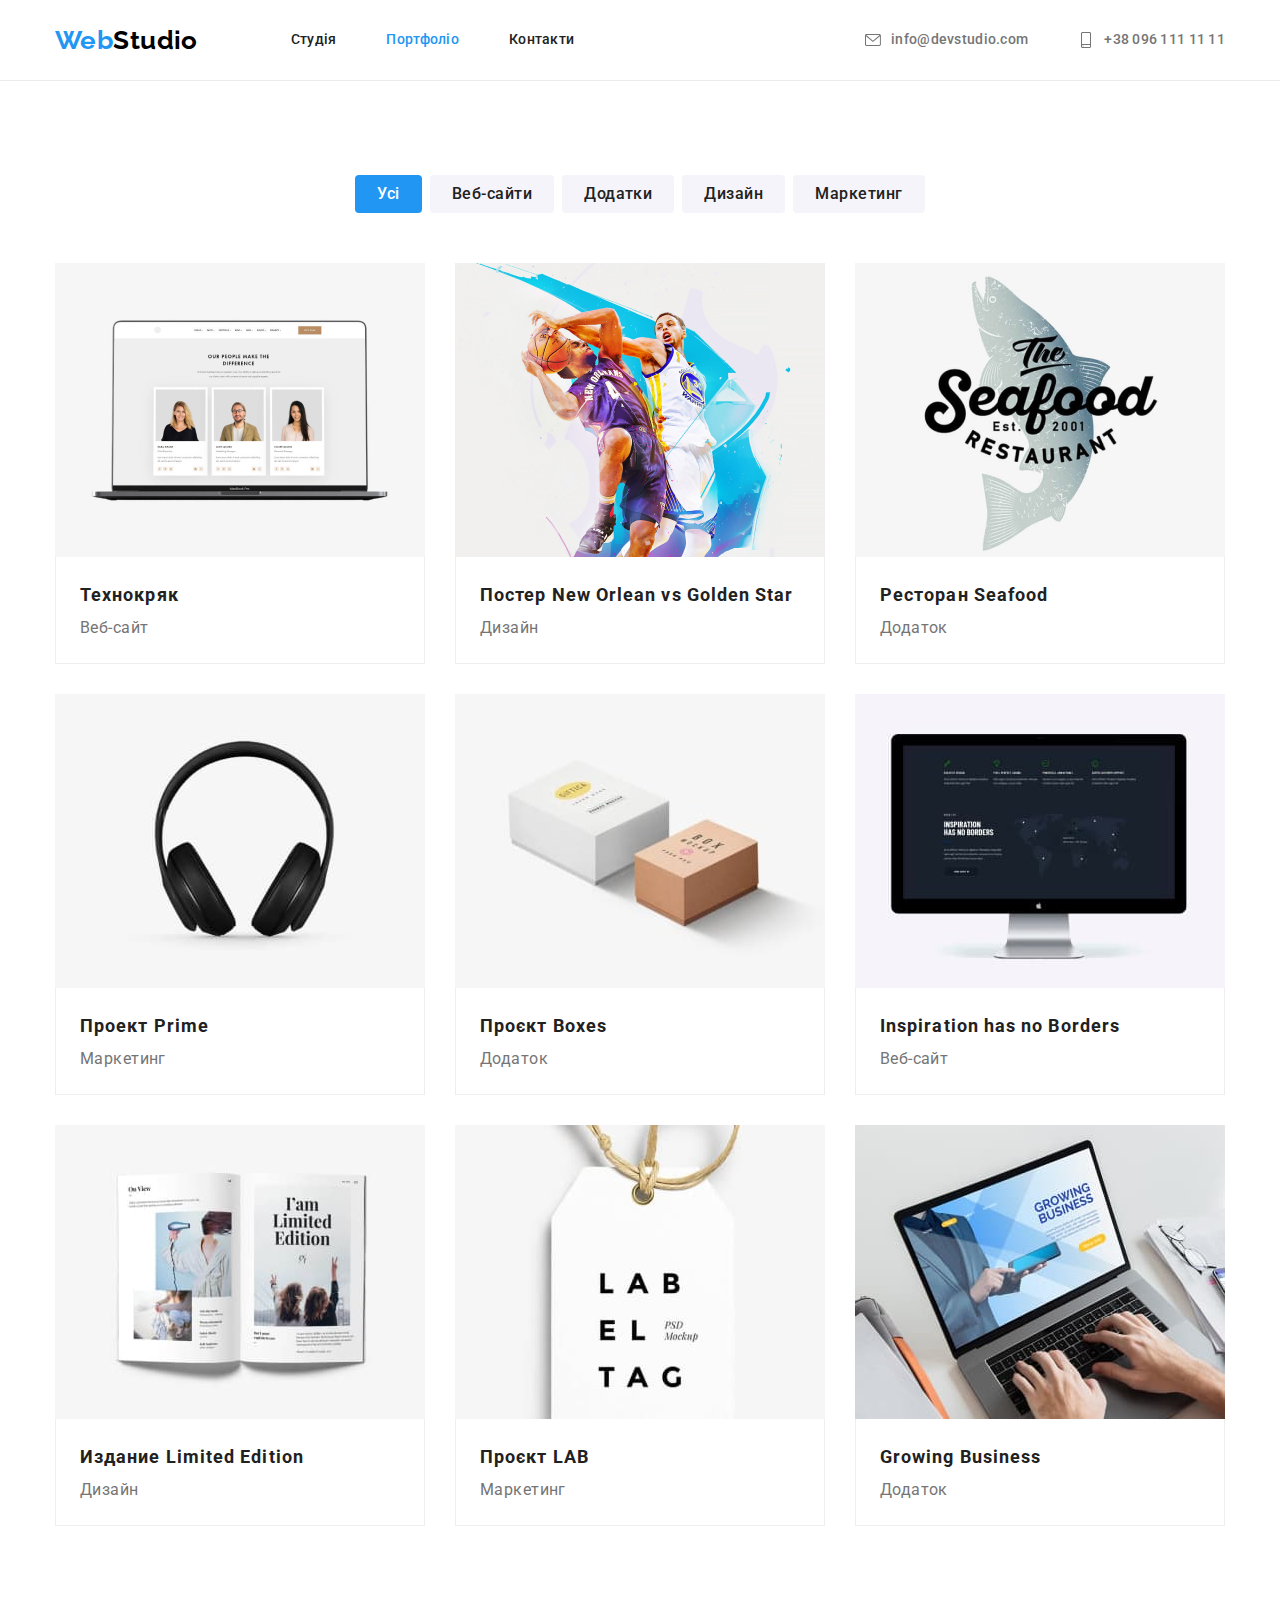
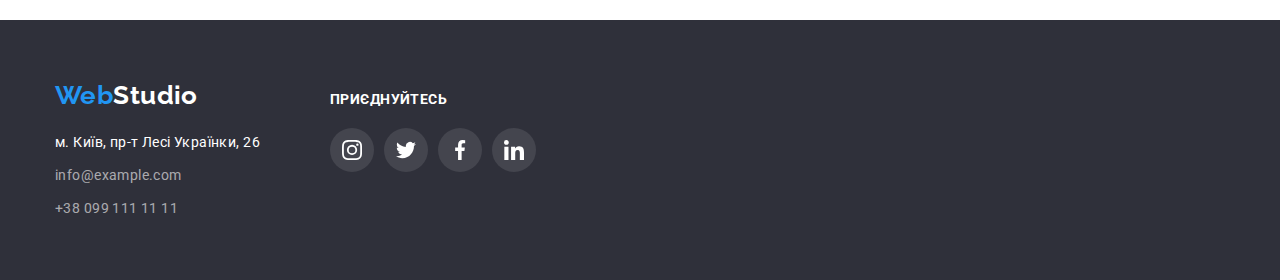
==== portfolio.html @ a0c1a31b "Initial commit" ====
<!DOCTYPE html>
<html lang="uk">
  <head>
    <meta charset="UTF-8" />
    <meta http-equiv="X-UA-Compatible" content="IE=edge" />
    <meta name="viewport" content="width=device-width, initial-scale=1.0" />
    <title>WebStudio</title>
    <link
      rel="stylesheet"
      href="https://cdnjs.cloudflare.com/ajax/libs/modern-normalize/1.1.0/modern-normalize.min.css"
    />
    <link rel="stylesheet" href="./css/styles.css" />
    <link
      href="https://fonts.googleapis.com/css2?family=Raleway:wght@700&family=Roboto:wght@400;500;700;900&display=swap"
      rel="stylesheet"
    />
  </head>

  <body>
    <!-- Шапка -->
    <header class="header">
      <div class="container main-nav">
        <nav class="site-nav">
          <a class="logo" href="./index.html"> <span>Web</span>Studio </a>

          <ul class="header-nav list">
            <li class="item">
              <a class="link" href="./index.html">Студія</a>
            </li>
            <li class="item">
              <a class="link is-active" href="./portfolio.html">Портфоліо</a>
            </li>
            <li class="item"><a class="link" href="">Контакти</a></li>
          </ul>
        </nav>

        <ul class="header-contacts list">
          <li class="item">
            <a class="hd-contacts-link link" href="mailto:info@devstudio.com">
              <svg class="header-icon" width="16" height="16">
                <use href="./images/icons.svg#envelope"></use>
              </svg>
              info@devstudio.com</a
            >
          </li>
          <li class="item">
            <a class="hd-contacts-link link" href="tel:+380961111111">
              <svg class="header-icon" width="16" height="16">
                <use href="./images/icons.svg#smartphone"></use>
              </svg>
              +38 096 111 11 11</a
            >
          </li>
        </ul>
      </div>
    </header>

    <main>
      <section class="section">
        <div class="container">
          <h1 class="visually-hidden">Портфоліо</h1>
          <ul class="filter">
            <li class="item">
              <button class="btn is-active" type="button">Усі</button>
            </li>
            <li class="item">
              <button class="btn" type="button">Веб-сайти</button>
            </li>
            <li class="item">
              <button class="btn" type="button">Додатки</button>
            </li>
            <li class="item">
              <button class="btn" type="button">Дизайн</button>
            </li>
            <li class="item">
              <button class="btn" type="button">Маркетинг</button>
            </li>
          </ul>
          <ul class="cards">
            <li class="item">
              <a class="link" href="">
                <img
                  class="img"
                  src="./images/img1.jpg"
                  alt=""
                  width="370"
                  height="294"
                />
                <div class="box">
                  <h2 class="title">Технокряк</h2>
                  <p class="category">Веб-сайт</p>
                </div>
                <p class="text"></p>
              </a>
            </li>
            <li class="item">
              <a class="link" href="">
                <img
                  class="img"
                  src="./images/img2.jpg"
                  alt=""
                  width="370"
                  height="294"
                />
                <div class="box">
                  <h2 class="title">Постер New Orlean vs Golden Star</h2>
                  <p class="category">Дизайн</p>
                </div>
                <p class="text"></p>
              </a>
            </li>
            <li class="item">
              <a class="link" href="">
                <img
                  class="img"
                  src="./images/img3.jpg"
                  alt=""
                  width="370"
                  height="294"
                />
                <div class="box">
                  <h2 class="title">Ресторан Seafood</h2>
                  <p class="category">Додаток</p>
                </div>
                <p class="text"></p>
              </a>
            </li>
            <li class="item">
              <a class="link" href="">
                <img
                  class="img"
                  src="./images/img4.jpg"
                  alt=""
                  width="370"
                  height="294"
                />
                <div class="box">
                  <h2 class="title">Проект Prime</h2>
                  <p class="category">Маркетинг</p>
                </div>
                <p class="text"></p>
              </a>
            </li>
            <li class="item">
              <a class="link" href="">
                <img
                  class="img"
                  src="./images/img5.jpg"
                  alt=""
                  width="370"
                  height="294"
                />
                <div class="box">
                  <h2 class="title">Проєкт Boxes</h2>
                  <p class="category">Додаток</p>
                </div>
                <p class="text"></p>
              </a>
            </li>
            <li class="item">
              <a class="link" href="">
                <img
                  class="img"
                  src="./images/img6.jpg"
                  alt=""
                  width="370"
                  height="294"
                />
                <div class="box">
                  <h2 class="title">Inspiration has no Borders</h2>
                  <p class="category">Веб-сайт</p>
                </div>
                <p class="text"></p>
              </a>
            </li>
            <li class="item">
              <a class="link" href="">
                <img
                  class="img"
                  src="./images/img7.jpg"
                  alt=""
                  width="370"
                  height="294"
                />
                <div class="box">
                  <h2 class="title">Издание Limited Edition</h2>
                  <p class="category">Дизайн</p>
                </div>
                <p class="text"></p>
              </a>
            </li>
            <li class="item">
              <a class="link" href="">
                <img
                  class="img"
                  src="./images/img8.jpg"
                  alt=""
                  width="370"
                  height="294"
                />
                <div class="box">
                  <h2 class="title">Проєкт LAB</h2>
                  <p class="category">Маркетинг</p>
                </div>
                <p class="text"></p>
              </a>
            </li>
            <li class="item">
              <a class="link" href="">
                <img
                  class="img"
                  src="./images/img9.jpg"
                  alt=""
                  width="370"
                  height="294"
                />
                <div class="box">
                  <h2 class="title">Growing Business</h2>
                  <p class="category">Додаток</p>
                </div>
                <p class="text"></p>
              </a>
            </li>
          </ul>
        </div>
      </section>
    </main>

    <!-- Футер -->
    <footer class="footer">
      <div class="container footer-box">
        <div class="footer-address">
          <a class="logo-footer" href="./index.html">
            <span>Web</span>Studio
          </a>
          <address>
            <ul class="footer-list">
              <li class="item">
                <a class="link" href=""> м. Київ, пр-т Лесі Українки, 26 </a>
              </li>
              <li class="item">
                <a class="link contacts" href="mailto:info@example.com"
                  >info@example.com</a
                >
              </li>
              <li class="item">
                <a class="link contacts" href="tel:+380991111111"
                  >+38 099 111 11 11</a
                >
              </li>
            </ul>
          </address>
        </div>

        <div>
          <p class="footer-text">приєднуйтесь</p>
          <ul class="footer-social-list">
            <li class="item icon-instagram">
              <a class="footer-social-link" href="">
                <svg class="footer-icon" width="20" height="20">
                  <use href="./images/icons.svg#instagram"></use>
                </svg>
              </a>
            </li>
            <li class="item icon-twitter">
              <a class="footer-social-link" href="">
                <svg class="footer-icon" width="20" height="20">
                  <use href="./images/icons.svg#twitter"></use>
                </svg>
              </a>
            </li>
            <li class="item icon-facebook">
              <a class="footer-social-link" href="">
                <svg class="footer-icon" width="20" height="20">
                  <use href="./images/icons.svg#facebook"></use>
                </svg>
              </a>
            </li>
            <li class="item icon-linkedin">
              <a class="footer-social-link" href="">
                <svg class="footer-icon" width="20" height="20">
                  <use href="./images/icons.svg#linkedin"></use>
                </svg>
              </a>
            </li>
          </ul>
        </div>
      </div>
    </footer>
  </body>
</html>
---- css/styles.css ----
html {
    box-sizing: border-box;
}

*,
*::after,
*::before {
    box-sizing: inherit;
}

/* Стили для обнуления верхних отступов у элементов */
h1,
h2,
h3,
h4,
h5,
h6,
p {
    margin-top: 0;
}

/* Класс для обнуления базовых свойств у списков (ul) */
ul {
    list-style: none;
    padding: 0;
    margin: 0;
}

/* Класс для обнуления базовых свойств у ссылок */
a {
    text-decoration: none;
    color: inherit;
}

/* Свойства для корректного отображения картинок */
img {
    display: block;
    max-width: 100%;
    height: auto;
}

/* Свойства для обнуления курсива у address */
address {
    font-style: normal;
}

:root {
    --main-text-color: #212121;
    --text-color: #757575;
    --accent-color: #2196F3;
    --background-color-dark: #2F303A;
    --background-color-light: #F5F4FA;
    --white: #ffffff;
    --border: #EEEEEE; 
    --border-top: #ECECEC;
    --icon: #AFB1B8;
}

/* Стилі для index.html */

body {
    font-family: Roboto, sans-serif;
    color: var(--main-text-color);
    background-color: var(--white);
    letter-spacing: 0.03em;
    line-height: 1.19;
    font-size: 14px;
}

.link, .logo, .logo-footer {
    text-decoration: none;
    font-style: normal;
}

/* Logo */
.logo {
    margin-right: 93px;
    
    font-family: Raleway, sans-serif;
    font-weight: 700;
    font-size: 26px;
    color: #000000;
}

.logo span,
.logo-footer span {
    color: var(--accent-color);
}

/* Header */
.container {
    margin: 0 auto;

    width: 1200px;
    padding-left: 15px;
    padding-right: 15px;
}

.header {
    border-bottom: 1px solid var(--border-top);
}

.main-nav {
    display: flex;
    justify-content: space-between;
    align-items: center;
}

.header .link {
    font-weight: 500;
    line-height: 1.14;
    letter-spacing: 0.02em;
}

.site-nav {
    display: flex;
    align-items: center;
}

.header-nav {
    display: flex;
}

.header-nav .item:not(:last-child) {
    margin-right: 50px;
}

.header-nav .link {
    padding-top: 32px;
    padding-bottom: 32px;

    display: block;

    color: var(--main-text-color);
}

.hd-contacts-link {
    color: var(--text-color);
}

.header .link:hover,
.header .link:focus {
    color: var(--accent-color);
}

.header-nav .is-active {
    color: var(--accent-color);
}

.header-contacts {
    display: flex;
}

.header-contacts .item + .item {
    margin-left: 50px;
}

.header-icon {
    fill: var(--text-color);
}

.hd-contacts-link:hover .header-icon,
.hd-contacts-link:focus .header-icon {
    fill: var(--accent-color);
}

.hd-contacts-link {
    display: flex;
    align-items: center;
    gap: 10px;
}

/* Hero */
.hero {
    padding-top: 200px;
    padding-bottom: 200px;
    margin-left: auto;
    margin-right: auto;

    text-align: center;
    max-width: 1600px;
    
    background-color: var(--background-color-dark);

    background-image: 
    linear-gradient(
        to right, 
        rgba(47, 48, 58, 0.4),
        rgba(47, 48, 58, 0.4)), 
        url(../images/hero-bg.jpg);
    background-repeat: no-repeat;
    background-position: 50% 50%;
   /* background-size: 1600px 600px; */
}

.hero-title {
    margin-top: 0;
    margin-bottom: 30px;
    margin-left: auto;
    margin-right: auto;

    color: var(--white);
    font-weight: 900;
    font-size: 44px;
    line-height: 1.36;
    letter-spacing: 0.06em;
    text-transform: uppercase;
    width: 696px;
}

.hero .btn {
    padding: 10px 32px;
    
    cursor: pointer;
    font-family: inherit;
    font-weight: 700;
    font-size: 16px;
    line-height: 1.87;
    letter-spacing: 0.06em;

    color: var(--white);
    background-color: var(--accent-color);
    box-shadow: 0px 4px 4px rgba(0, 0, 0, 0.15);
    border-radius: 4px;
    border: none;
}

.hero .btn:active {
    background-color: #188CE8;
}


/* Features */
.features {
    padding-top: 94px;
}

.visually-hidden {
    position: absolute;
    width: 1px;
    height: 1px;
    margin: -1px;
    border: 0;
    padding: 0;
    white-space: nowrap;
    clip-path: inset(100%);
    clip: rect(0 0 0 0);
    overflow: hidden;
}

.features-list {
    display: flex;
    justify-content: space-between;
}

.features-list .item {
    width: 270px;
}

.features-list .icon {
    margin-bottom: 30px;
    
    display: flex;
    justify-content: center;
    align-items: center;

    height: 120px;

    background-color: var(--background-color-light);
}

.features-item {
    width: 70px;
    height: 70px;
}

.features-title {
    margin-top: 0;
    margin-bottom: 10px;
    
    font-size: 14px;
    line-height: 1.14;
    text-transform: uppercase;
}

.features .text {
    margin: 0;
    
    line-height: 1.7;
    color: var(--text-color);
}

/* Work */
.section {
    padding-top: 94px;
    padding-bottom: 94px;
}

.section-title {
    margin-top: 0;
    margin-bottom: 50px;
    
    font-size: 36px;
    line-height: 1.17;
    text-align: center;
}

.work-list {
    display: flex;
    justify-content: space-between;
}

/* Team */
.team {
    font-size: 16px;
    background-color: var(--background-color-light);
}

.team-list {
    display: flex;
    justify-content: space-between;
}

.team-list .item {
    background-color: var(--white);
    text-align: center;

    border: 0 solid var(--border);
    box-shadow: 0px 1px 3px rgba(0, 0, 0, 0.12), 0px 1px 1px rgba(0, 0, 0, 0.14), 0px 2px 1px rgba(0, 0, 0, 0.2);
    border-radius: 0px 0px 4px 4px;
}

.team-list .box {
    margin-top: 30px;
    margin-bottom: 30px;
}

.team-name {
    margin-bottom: 10px;
    
    font-size: 16px;
    font-weight: 500;
}

.team-description {
    margin-top: 0;

    font-size: 16px;
    color: var(--text-color);
}

.team-social-list {
    display: flex;
    justify-content: center;
    align-items: center;
    gap: 10px;
}

.team-social-list .item {
    box-shadow: none;
}

.team-link {
    display: flex;
    justify-content: center;
    align-items: center;

    width: 44px;
    height: 44px;

    border-radius: 50%;
    background-color: rgba(255, 255, 255, 0.1);
}

.team-link:hover,
.team-link:focus {
    background-color: var(--accent-color);
}

.team-icon {
    fill: var(--icon);
} 

.team-link:hover .team-icon,
.team-link:focus .team-icon {
    fill: var(--white);
}

/* Clients */
.clients-list {
    display: flex;
    justify-content: space-between;
}

.clients-link {
    display: flex;
    justify-content: center;
    align-items: center;
    
    width: 170px;
    height: 92px;
    
    border: 1px solid var(--icon);
    border-radius: 4px;
}

.clients-icon {
    fill: var(--icon);
}

.clients-link:hover .clients-icon,
.clients-link:focus .clients-icon {
    fill: var(--accent-color);
}

.clients-link:hover,
.clients-link:focus {
    border: 1px solid var(--accent-color);
}

/* Footer */
.footer {
    margin-top: 0;
    padding-top: 60px;
    padding-bottom: 60px;

    background-color: var(--background-color-dark);
}

.footer-box {
    display: flex;
    align-items: baseline;
}

.footer-address {
    margin-right: 70px;
}

.logo-footer {
    display: inline-block;
    margin-bottom: 20px;
    
    font-family: Raleway, sans-serif;
    font-weight: 700;
    font-size: 26px;
    color: var(--white);
}

.footer-list .item:not(:last-child) {
    margin-bottom: 9px;
}

.footer-list .link {
    color: var(--white);
    line-height: 1.7;
}

.footer-list .contacts:hover,
.footer-list .contacts:focus {
    color: var(--accent-color);
}

.footer-list .contacts {
    color: rgba(255, 255, 255, 0.6);
}

.footer-text {
    margin-bottom: 20px;

    font-weight: 700;
    line-height: 1.14;
    text-transform: uppercase;
    color: var(--white);
}

.footer-social-list {
    display: flex;
    gap: 10px;
}

.footer-social-link {
    display: flex;
    justify-content: center;
    align-items: center;
    
    width: 44px;
    height: 44px;
    
    border-radius: 50%;
    background-color: rgba(255, 255, 255, 0.1);
}

.footer-social-link:hover,
.footer-social-link:focus {
    background-color: var(--accent-color);
}

.footer-icon {
    fill: var(--white);
}

/* Стилі для portfolio.html */
.filter {
    margin-bottom: 50px;

    display: flex;
    justify-content: center;
}

.filter .item + .item {
    margin-left: 8px;
}

.filter .btn {
    padding: 6px 22px;
    
    cursor: pointer;
    font-weight: 500;
    font-size: 16px;
    line-height: 1.62;
    letter-spacing: 0.03em;
    font-family: inherit;

    color: var(--main-text-color);
    background-color: var(--background-color-light);  
    border-radius: 4px;
    border: none;
}

.filter .btn:hover,
.filter .btn:focus {
    color: var(--white);
    background-color: var(--accent-color);
    box-shadow: 0px 3px 1px rgba(0, 0, 0, 0.1), 0px 1px 2px rgba(0, 0, 0, 0.08), 0px 2px 2px rgba(0, 0, 0, 0.12);
}

.filter .is-active {
    color: var(--white);
    background-color: var(--accent-color);
}

.cards {
    display: flex;
    flex-wrap: wrap;
    gap: 30px;
}

.cards .item {
    flex-basis: calc((100% - 60px) / 3);
    
}

.cards .link {
    display: block;
}

.cards .link:hover,
.cards .link:focus {
    box-shadow: 0px 1px 1px rgba(0, 0, 0, 0.12),
            0px 4px 4px rgba(0, 0, 0, 0.06),
            1px 4px 6px rgba(0, 0, 0, 0.16);
}

.cards .box {
    padding: 20px 24px;

    border: 1px solid var(--border);
    border-top: none;
}

.cards .title {
    margin: 0;
    
    font-weight: 700;
    font-size: 18px;
    line-height: 2;
    letter-spacing: 0.06em;
    color: var(--main-text-color);
}

.cards .category {
    margin: 0;
    
    font-size: 16px;
    line-height: 1.88;
    color: var(--text-color);
}

.cards .text {
    margin: 0;
}
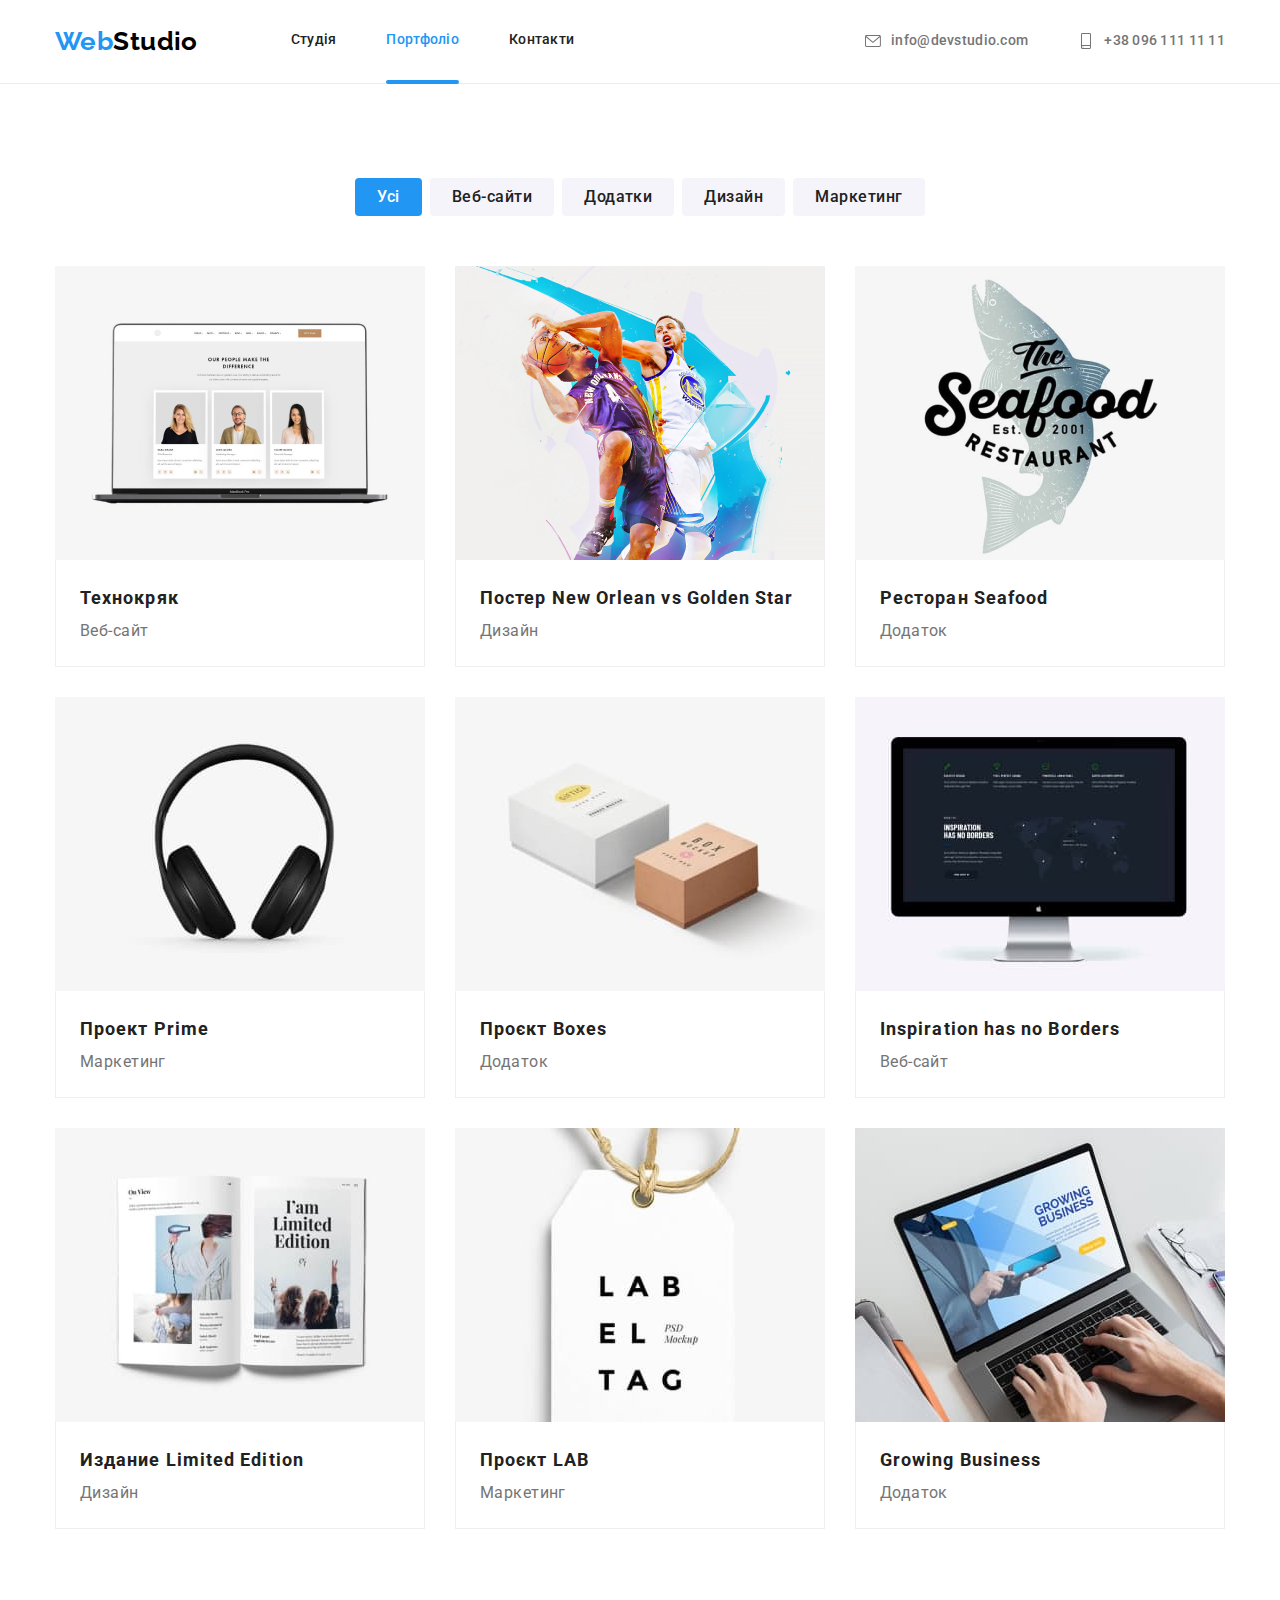
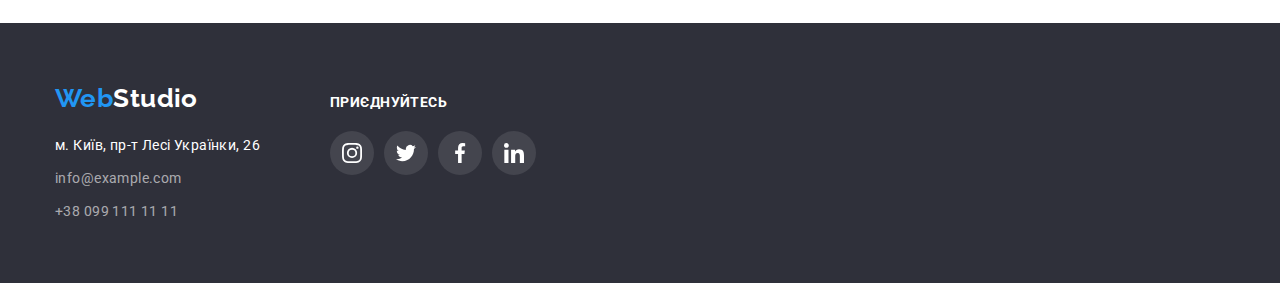
==== commit e490beee: "bg text" ====
--- a/portfolio.html
+++ b/portfolio.html
@@ -27,7 +27,7 @@
             <li class="item">
               <a class="link" href="./index.html">Студія</a>
             </li>
-            <li class="item">
+            <li class="item active-border">
               <a class="link is-active" href="./portfolio.html">Портфоліо</a>
             </li>
             <li class="item"><a class="link" href="">Контакти</a></li>
@@ -79,18 +79,24 @@
           <ul class="cards">
             <li class="item">
               <a class="link" href="">
-                <img
-                  class="img"
-                  src="./images/img1.jpg"
-                  alt=""
-                  width="370"
-                  height="294"
-                />
+                <div class="cards-thumb">
+                  <img
+                    class="img"
+                    src="./images/img1.jpg"
+                    alt=""
+                    width="370"
+                    height="294"
+                  />
+                  <p class="text">
+                    Ресурс пропонує комплексні пропозиції з різним рівнем
+                    функціоналу та сервісів. Все це дозволить відвідувачу
+                    отримати вичерпні відомості про компанію чи приватну особу.
+                  </p>
+                </div>
                 <div class="box">
                   <h2 class="title">Технокряк</h2>
                   <p class="category">Веб-сайт</p>
                 </div>
-                <p class="text"></p>
               </a>
             </li>
             <li class="item">
@@ -106,7 +112,6 @@
                   <h2 class="title">Постер New Orlean vs Golden Star</h2>
                   <p class="category">Дизайн</p>
                 </div>
-                <p class="text"></p>
               </a>
             </li>
             <li class="item">
@@ -122,7 +127,6 @@
                   <h2 class="title">Ресторан Seafood</h2>
                   <p class="category">Додаток</p>
                 </div>
-                <p class="text"></p>
               </a>
             </li>
             <li class="item">
@@ -138,7 +142,6 @@
                   <h2 class="title">Проект Prime</h2>
                   <p class="category">Маркетинг</p>
                 </div>
-                <p class="text"></p>
               </a>
             </li>
             <li class="item">
@@ -154,7 +157,6 @@
                   <h2 class="title">Проєкт Boxes</h2>
                   <p class="category">Додаток</p>
                 </div>
-                <p class="text"></p>
               </a>
             </li>
             <li class="item">
@@ -170,7 +172,6 @@
                   <h2 class="title">Inspiration has no Borders</h2>
                   <p class="category">Веб-сайт</p>
                 </div>
-                <p class="text"></p>
               </a>
             </li>
             <li class="item">
@@ -186,7 +187,6 @@
                   <h2 class="title">Издание Limited Edition</h2>
                   <p class="category">Дизайн</p>
                 </div>
-                <p class="text"></p>
               </a>
             </li>
             <li class="item">
@@ -202,7 +202,6 @@
                   <h2 class="title">Проєкт LAB</h2>
                   <p class="category">Маркетинг</p>
                 </div>
-                <p class="text"></p>
               </a>
             </li>
             <li class="item">
@@ -218,7 +217,6 @@
                   <h2 class="title">Growing Business</h2>
                   <p class="category">Додаток</p>
                 </div>
-                <p class="text"></p>
               </a>
             </li>
           </ul>
--- a/css/styles.css
+++ b/css/styles.css
@@ -145,6 +145,17 @@
 
 .header-nav .is-active {
     color: var(--accent-color);
+}
+
+.active-border::after {
+    content: "";
+
+    margin-bottom: -1px;
+
+    display: block;
+    height: 4px;
+    background-color: var(--accent-color);
+    border-radius: 2px;
 }
 
 .header-contacts {
@@ -310,6 +321,28 @@
     justify-content: space-between;
 }
 
+.work-thumb {
+    position: relative;
+}
+
+.work-text {
+    position: absolute;
+    bottom: 0;
+
+    padding-top: 27px;
+    padding-bottom: 27px;
+    margin: 0;
+
+    width: 100%;
+    font-weight: 700;
+    line-height: 1.14;
+    text-align: center;
+    text-transform: uppercase;
+    color: var(--white);
+    background-color: rgba(47, 48, 58, 0.8);
+}
+
+
 /* Team */
 .team {
     font-size: 16px;
@@ -586,7 +619,26 @@
     color: var(--text-color);
 }
 
+.cards-thumb {
+    position: relative;
+}
+
 .cards .text {
-    margin: 0;
-}
-
+    margin: 0; 
+    padding: 63px 24px;
+
+    position: absolute;
+    top: 0;
+
+    width: 100%;
+    height: 100%;
+
+    font-size: 18px;
+    font-weight: 400;
+    line-height: 1.56;
+    color: var(--white);
+    background-color: rgba(33, 150, 243, 0.9);
+
+    opacity: 0;
+}
+
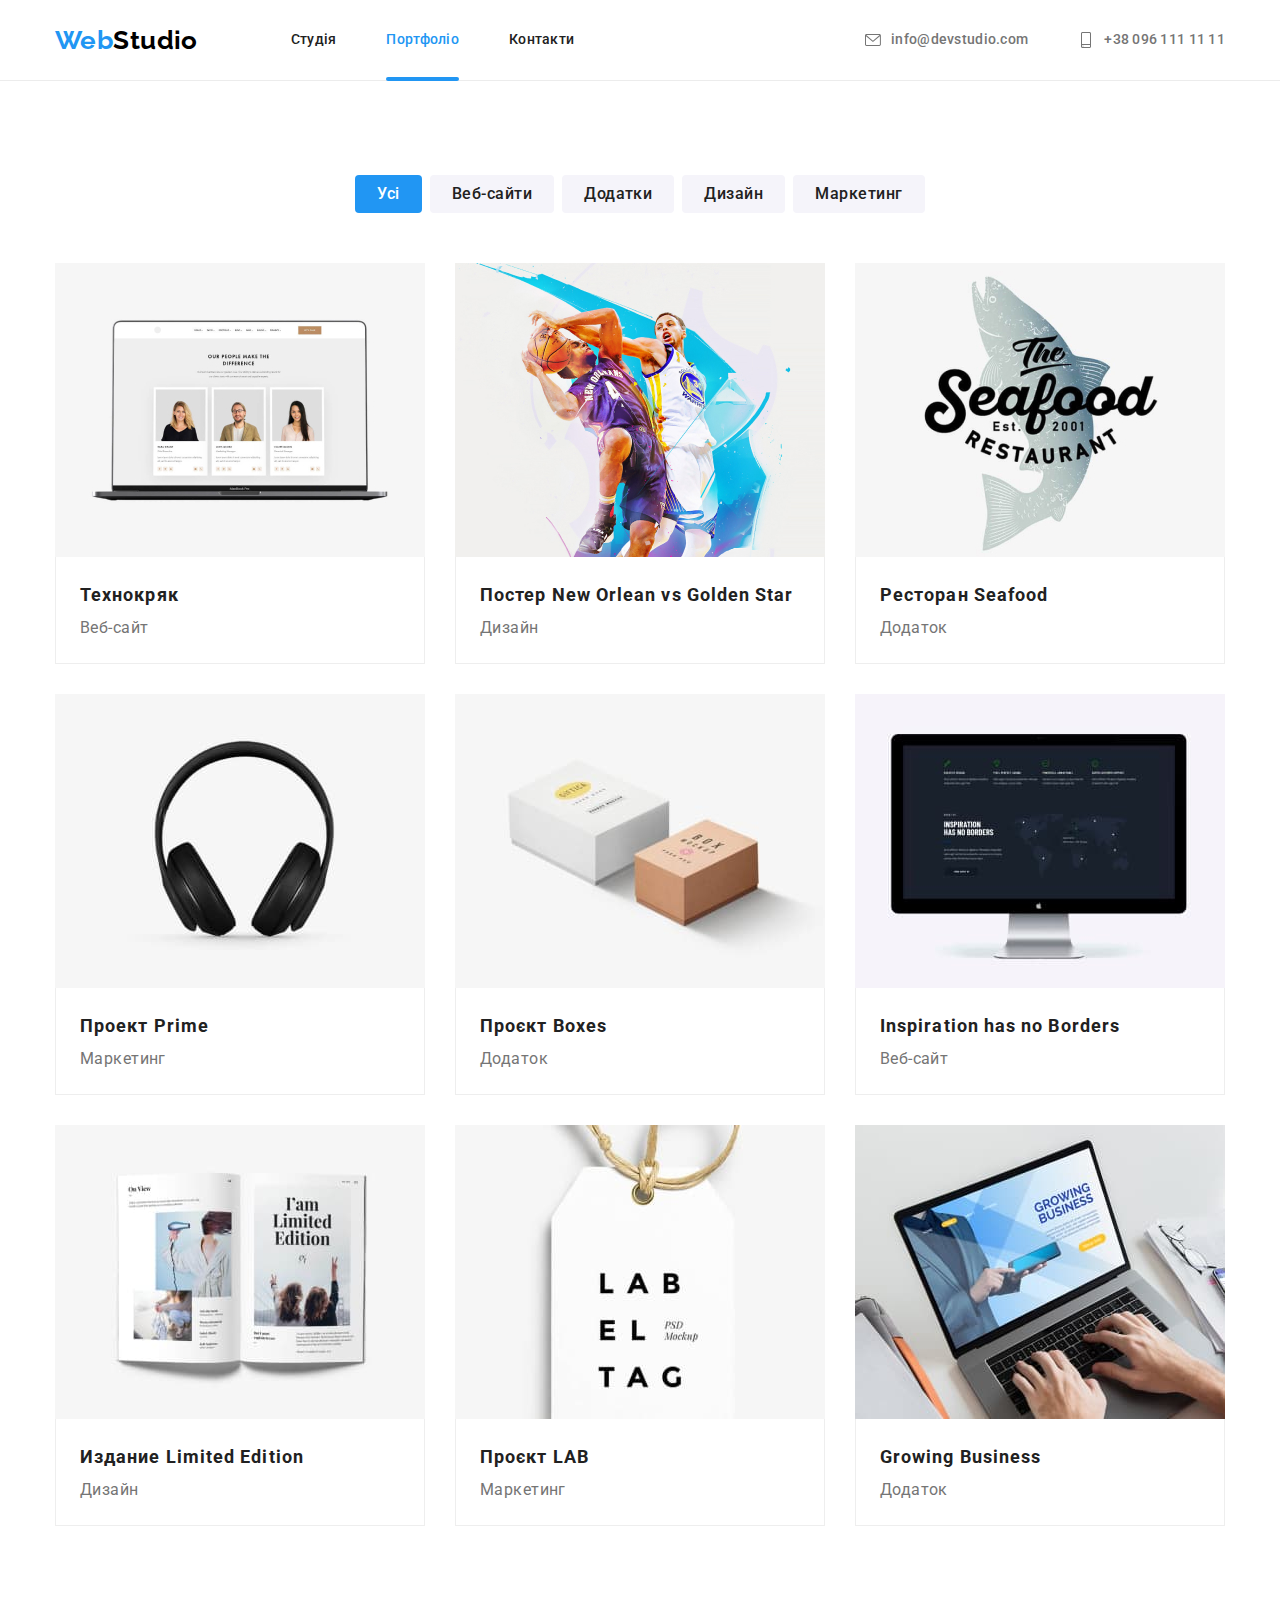
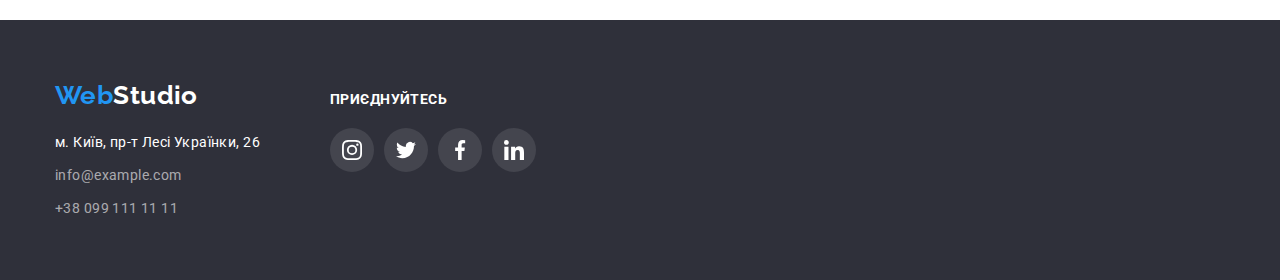
==== commit 07c20a3b: "Summary-2" ====
--- a/portfolio.html
+++ b/portfolio.html
@@ -24,19 +24,23 @@
           <a class="logo" href="./index.html"> <span>Web</span>Studio </a>
 
           <ul class="header-nav list">
-            <li class="item">
-              <a class="link" href="./index.html">Студія</a>
-            </li>
-            <li class="item active-border">
-              <a class="link is-active" href="./portfolio.html">Портфоліо</a>
-            </li>
-            <li class="item"><a class="link" href="">Контакти</a></li>
+            <li class="header-item">
+              <a class="header-link" href="./index.html">Студія</a>
+            </li>
+            <li class="header-item">
+              <a class="header-link header-is-active" href="./portfolio.html"
+                >Портфоліо</a
+              >
+            </li>
+            <li class="header-item">
+              <a class="header-link" href="">Контакти</a>
+            </li>
           </ul>
         </nav>
 
         <ul class="header-contacts list">
           <li class="item">
-            <a class="hd-contacts-link link" href="mailto:info@devstudio.com">
+            <a class="header-contacts-link" href="mailto:info@devstudio.com">
               <svg class="header-icon" width="16" height="16">
                 <use href="./images/icons.svg#envelope"></use>
               </svg>
@@ -44,7 +48,7 @@
             >
           </li>
           <li class="item">
-            <a class="hd-contacts-link link" href="tel:+380961111111">
+            <a class="header-contacts-link" href="tel:+380961111111">
               <svg class="header-icon" width="16" height="16">
                 <use href="./images/icons.svg#smartphone"></use>
               </svg>
@@ -55,10 +59,13 @@
       </div>
     </header>
 
+    <!-- Main -->
     <main>
       <section class="section">
         <div class="container">
           <h1 class="visually-hidden">Портфоліо</h1>
+
+          <!-- Filter -->
           <ul class="filter">
             <li class="item">
               <button class="btn is-active" type="button">Усі</button>
@@ -76,6 +83,8 @@
               <button class="btn" type="button">Маркетинг</button>
             </li>
           </ul>
+
+          <!-- Cards -->
           <ul class="cards">
             <li class="item">
               <a class="link" href="">
@@ -101,13 +110,20 @@
             </li>
             <li class="item">
               <a class="link" href="">
-                <img
-                  class="img"
-                  src="./images/img2.jpg"
-                  alt=""
-                  width="370"
-                  height="294"
-                />
+                <div class="cards-thumb">
+                  <img
+                    class="img"
+                    src="./images/img2.jpg"
+                    alt=""
+                    width="370"
+                    height="294"
+                  />
+                  <p class="text">
+                    Ресурс пропонує комплексні пропозиції з різним рівнем
+                    функціоналу та сервісів. Все це дозволить відвідувачу
+                    отримати вичерпні відомості про компанію чи приватну особу.
+                  </p>
+                </div>
                 <div class="box">
                   <h2 class="title">Постер New Orlean vs Golden Star</h2>
                   <p class="category">Дизайн</p>
@@ -116,13 +132,20 @@
             </li>
             <li class="item">
               <a class="link" href="">
-                <img
-                  class="img"
-                  src="./images/img3.jpg"
-                  alt=""
-                  width="370"
-                  height="294"
-                />
+                <div class="cards-thumb">
+                  <img
+                    class="img"
+                    src="./images/img3.jpg"
+                    alt=""
+                    width="370"
+                    height="294"
+                  />
+                  <p class="text">
+                    Ресурс пропонує комплексні пропозиції з різним рівнем
+                    функціоналу та сервісів. Все це дозволить відвідувачу
+                    отримати вичерпні відомості про компанію чи приватну особу.
+                  </p>
+                </div>
                 <div class="box">
                   <h2 class="title">Ресторан Seafood</h2>
                   <p class="category">Додаток</p>
@@ -131,13 +154,20 @@
             </li>
             <li class="item">
               <a class="link" href="">
-                <img
-                  class="img"
-                  src="./images/img4.jpg"
-                  alt=""
-                  width="370"
-                  height="294"
-                />
+                <div class="cards-thumb">
+                  <img
+                    class="img"
+                    src="./images/img4.jpg"
+                    alt=""
+                    width="370"
+                    height="294"
+                  />
+                  <p class="text">
+                    Ресурс пропонує комплексні пропозиції з різним рівнем
+                    функціоналу та сервісів. Все це дозволить відвідувачу
+                    отримати вичерпні відомості про компанію чи приватну особу.
+                  </p>
+                </div>
                 <div class="box">
                   <h2 class="title">Проект Prime</h2>
                   <p class="category">Маркетинг</p>
@@ -146,13 +176,20 @@
             </li>
             <li class="item">
               <a class="link" href="">
-                <img
-                  class="img"
-                  src="./images/img5.jpg"
-                  alt=""
-                  width="370"
-                  height="294"
-                />
+                <div class="cards-thumb">
+                  <img
+                    class="img"
+                    src="./images/img5.jpg"
+                    alt=""
+                    width="370"
+                    height="294"
+                  />
+                  <p class="text">
+                    Ресурс пропонує комплексні пропозиції з різним рівнем
+                    функціоналу та сервісів. Все це дозволить відвідувачу
+                    отримати вичерпні відомості про компанію чи приватну особу.
+                  </p>
+                </div>
                 <div class="box">
                   <h2 class="title">Проєкт Boxes</h2>
                   <p class="category">Додаток</p>
@@ -161,13 +198,20 @@
             </li>
             <li class="item">
               <a class="link" href="">
-                <img
-                  class="img"
-                  src="./images/img6.jpg"
-                  alt=""
-                  width="370"
-                  height="294"
-                />
+                <div class="cards-thumb">
+                  <img
+                    class="img"
+                    src="./images/img6.jpg"
+                    alt=""
+                    width="370"
+                    height="294"
+                  />
+                  <p class="text">
+                    Ресурс пропонує комплексні пропозиції з різним рівнем
+                    функціоналу та сервісів. Все це дозволить відвідувачу
+                    отримати вичерпні відомості про компанію чи приватну особу.
+                  </p>
+                </div>
                 <div class="box">
                   <h2 class="title">Inspiration has no Borders</h2>
                   <p class="category">Веб-сайт</p>
@@ -176,13 +220,20 @@
             </li>
             <li class="item">
               <a class="link" href="">
-                <img
-                  class="img"
-                  src="./images/img7.jpg"
-                  alt=""
-                  width="370"
-                  height="294"
-                />
+                <div class="cards-thumb">
+                  <img
+                    class="img"
+                    src="./images/img7.jpg"
+                    alt=""
+                    width="370"
+                    height="294"
+                  />
+                  <p class="text">
+                    Ресурс пропонує комплексні пропозиції з різним рівнем
+                    функціоналу та сервісів. Все це дозволить відвідувачу
+                    отримати вичерпні відомості про компанію чи приватну особу.
+                  </p>
+                </div>
                 <div class="box">
                   <h2 class="title">Издание Limited Edition</h2>
                   <p class="category">Дизайн</p>
@@ -191,13 +242,20 @@
             </li>
             <li class="item">
               <a class="link" href="">
-                <img
-                  class="img"
-                  src="./images/img8.jpg"
-                  alt=""
-                  width="370"
-                  height="294"
-                />
+                <div class="cards-thumb">
+                  <img
+                    class="img"
+                    src="./images/img8.jpg"
+                    alt=""
+                    width="370"
+                    height="294"
+                  />
+                  <p class="text">
+                    Ресурс пропонує комплексні пропозиції з різним рівнем
+                    функціоналу та сервісів. Все це дозволить відвідувачу
+                    отримати вичерпні відомості про компанію чи приватну особу.
+                  </p>
+                </div>
                 <div class="box">
                   <h2 class="title">Проєкт LAB</h2>
                   <p class="category">Маркетинг</p>
@@ -206,13 +264,20 @@
             </li>
             <li class="item">
               <a class="link" href="">
-                <img
-                  class="img"
-                  src="./images/img9.jpg"
-                  alt=""
-                  width="370"
-                  height="294"
-                />
+                <div class="cards-thumb">
+                  <img
+                    class="img"
+                    src="./images/img9.jpg"
+                    alt=""
+                    width="370"
+                    height="294"
+                  />
+                  <p class="text">
+                    Ресурс пропонує комплексні пропозиції з різним рівнем
+                    функціоналу та сервісів. Все це дозволить відвідувачу
+                    отримати вичерпні відомості про компанію чи приватну особу.
+                  </p>
+                </div>
                 <div class="box">
                   <h2 class="title">Growing Business</h2>
                   <p class="category">Додаток</p>
--- a/css/styles.css
+++ b/css/styles.css
@@ -54,6 +54,8 @@
     --border: #EEEEEE; 
     --border-top: #ECECEC;
     --icon: #AFB1B8;
+
+    --anim: 250ms cubic-bezier(0.4, 0, 0.2, 1);
 }
 
 /* Стилі для index.html */
@@ -106,10 +108,13 @@
     align-items: center;
 }
 
-.header .link {
+.header-link,
+.header-contacts-link {
     font-weight: 500;
     line-height: 1.14;
     letter-spacing: 0.02em;
+
+    transition: color var(--anim);
 }
 
 .site-nav {
@@ -121,11 +126,11 @@
     display: flex;
 }
 
-.header-nav .item:not(:last-child) {
+.header-item:not(:last-child) {
     margin-right: 50px;
 }
 
-.header-nav .link {
+.header-link {
     padding-top: 32px;
     padding-bottom: 32px;
 
@@ -134,26 +139,34 @@
     color: var(--main-text-color);
 }
 
-.hd-contacts-link {
+.header-contacts-link {
     color: var(--text-color);
 }
 
-.header .link:hover,
-.header .link:focus {
+.header-link:hover,
+.header-link:focus,
+.header-contacts-link:hover,
+.header-contacts-link:focus {
     color: var(--accent-color);
 }
 
-.header-nav .is-active {
+.header-item {
+   position: relative;
+}
+
+.header-is-active {
     color: var(--accent-color);
 }
 
-.active-border::after {
+.header-is-active::after {
     content: "";
 
-    margin-bottom: -1px;
+    position: absolute;
+    bottom: -1px;
 
     display: block;
     height: 4px;
+    width: 100%;
     background-color: var(--accent-color);
     border-radius: 2px;
 }
@@ -170,12 +183,12 @@
     fill: var(--text-color);
 }
 
-.hd-contacts-link:hover .header-icon,
-.hd-contacts-link:focus .header-icon {
-    fill: var(--accent-color);
-}
-
-.hd-contacts-link {
+.header-contacts-link:hover .header-icon,
+.header-contacts-link:focus .header-icon {
+    fill: currentColor;
+}
+
+.header-contacts-link {
     display: flex;
     align-items: center;
     gap: 10px;
@@ -201,7 +214,6 @@
         url(../images/hero-bg.jpg);
     background-repeat: no-repeat;
     background-position: 50% 50%;
-   /* background-size: 1600px 600px; */
 }
 
 .hero-title {
@@ -401,22 +413,27 @@
     width: 44px;
     height: 44px;
 
+    color: var(--icon);
     border-radius: 50%;
     background-color: rgba(255, 255, 255, 0.1);
+
+    transition: background-color var(--anim),
+    color var(--anim);
 }
 
 .team-link:hover,
 .team-link:focus {
     background-color: var(--accent-color);
+    color: var(--white);
 }
 
 .team-icon {
-    fill: var(--icon);
+    fill: currentColor;
 } 
 
 .team-link:hover .team-icon,
 .team-link:focus .team-icon {
-    fill: var(--white);
+    fill: currentColor;
 }
 
 /* Clients */
@@ -435,20 +452,25 @@
     
     border: 1px solid var(--icon);
     border-radius: 4px;
+    color: var(--icon);
+
+    transition: border var(--anim),
+    color var(--anim);
 }
 
 .clients-icon {
-    fill: var(--icon);
+    fill: currentColor;
 }
 
 .clients-link:hover .clients-icon,
 .clients-link:focus .clients-icon {
-    fill: var(--accent-color);
+    fill: currentColor;
 }
 
 .clients-link:hover,
 .clients-link:focus {
     border: 1px solid var(--accent-color);
+    color: var(--accent-color);
 }
 
 /* Footer */
@@ -488,13 +510,19 @@
     line-height: 1.7;
 }
 
+.footer-list .contacts {
+    color: rgba(255, 255, 255, 0.6);
+
+    transition: color var(--anim);
+}
+
 .footer-list .contacts:hover,
 .footer-list .contacts:focus {
     color: var(--accent-color);
 }
 
-.footer-list .contacts {
-    color: rgba(255, 255, 255, 0.6);
+.footer-social {
+    margin-right: 93px;
 }
 
 .footer-text {
@@ -521,6 +549,8 @@
     
     border-radius: 50%;
     background-color: rgba(255, 255, 255, 0.1);
+    
+    transition: background-color var(--anim);
 }
 
 .footer-social-link:hover,
@@ -531,6 +561,86 @@
 .footer-icon {
     fill: var(--white);
 }
+
+.footer-input-text {
+    margin-bottom: 20px;
+
+    font-weight: 700;
+    line-height: 1.14;
+    text-transform: uppercase;
+    
+    color: var(--white);
+}
+
+.footer-form .btn {
+
+}
+
+.footer-form .btn::after {
+
+}
+
+/* Модальне вікно */
+
+.backdrop {
+    position: fixed;
+    top: 0;
+    left: 0;
+
+    width: 100%;
+    height: 100%;
+
+    background-color: rgba(0, 0, 0, 0.2);
+
+    transition: opacity var(--anim),
+    visibility var(--anim);
+}
+
+.backdrop.is-hidden {
+    opacity: 0;
+    visibility: 0;
+    pointer-events: none;
+}
+
+.backdrop.is-hidden .modal {
+    opacity: 0;
+    transform: translate(-50%, -50%) scale(0.85);
+}
+
+.modal {
+    position: absolute;
+    top: 50%;
+    left: 50%;
+    transform: translate(-50%, -50%) scale(1);
+
+    width: 528px;
+    height: 581px;
+
+    background-color: var(--white);
+    box-shadow: 0px 1px 3px rgba(0, 0, 0, 0.12), 0px 1px 1px rgba(0, 0, 0, 0.14), 0px 2px 1px rgba(0, 0, 0, 0.2);
+    border-radius: 4px;
+
+    transition: transform var(--anim),
+    opacity var(--anim);
+}
+
+.modal .btn {
+    position: absolute;
+    top: 8px;
+    right: 8px;
+
+    display: inline-flex;
+    justify-content: center;
+    align-items: center;
+
+    cursor: pointer;
+    width: 30px;
+    height: 30px;
+    background-color: #FFFFFF;
+    border: 1px solid rgba(0, 0, 0, 0.1);
+    border-radius: 50%;
+}
+
 
 /* Стилі для portfolio.html */
 .filter {
@@ -558,6 +668,10 @@
     background-color: var(--background-color-light);  
     border-radius: 4px;
     border: none;
+
+    transition: background-color var(--anim), 
+    color var(--anim), 
+    box-shadow var(--anim);
 }
 
 .filter .btn:hover,
@@ -585,6 +699,8 @@
 
 .cards .link {
     display: block;
+
+    transition: box-shadow var(--anim);
 }
 
 .cards .link:hover,
@@ -621,6 +737,7 @@
 
 .cards-thumb {
     position: relative;
+    overflow: hidden;
 }
 
 .cards .text {
@@ -640,5 +757,14 @@
     background-color: rgba(33, 150, 243, 0.9);
 
     opacity: 0;
-}
-
+    transform: translateY(100%);
+
+    transition: transform var(--anim), 
+    opasity var(--anim);
+}
+
+.cards .link:hover .text,
+.cards .link:focus .text {
+    transform: translateY(0);
+    opacity: 1;
+}